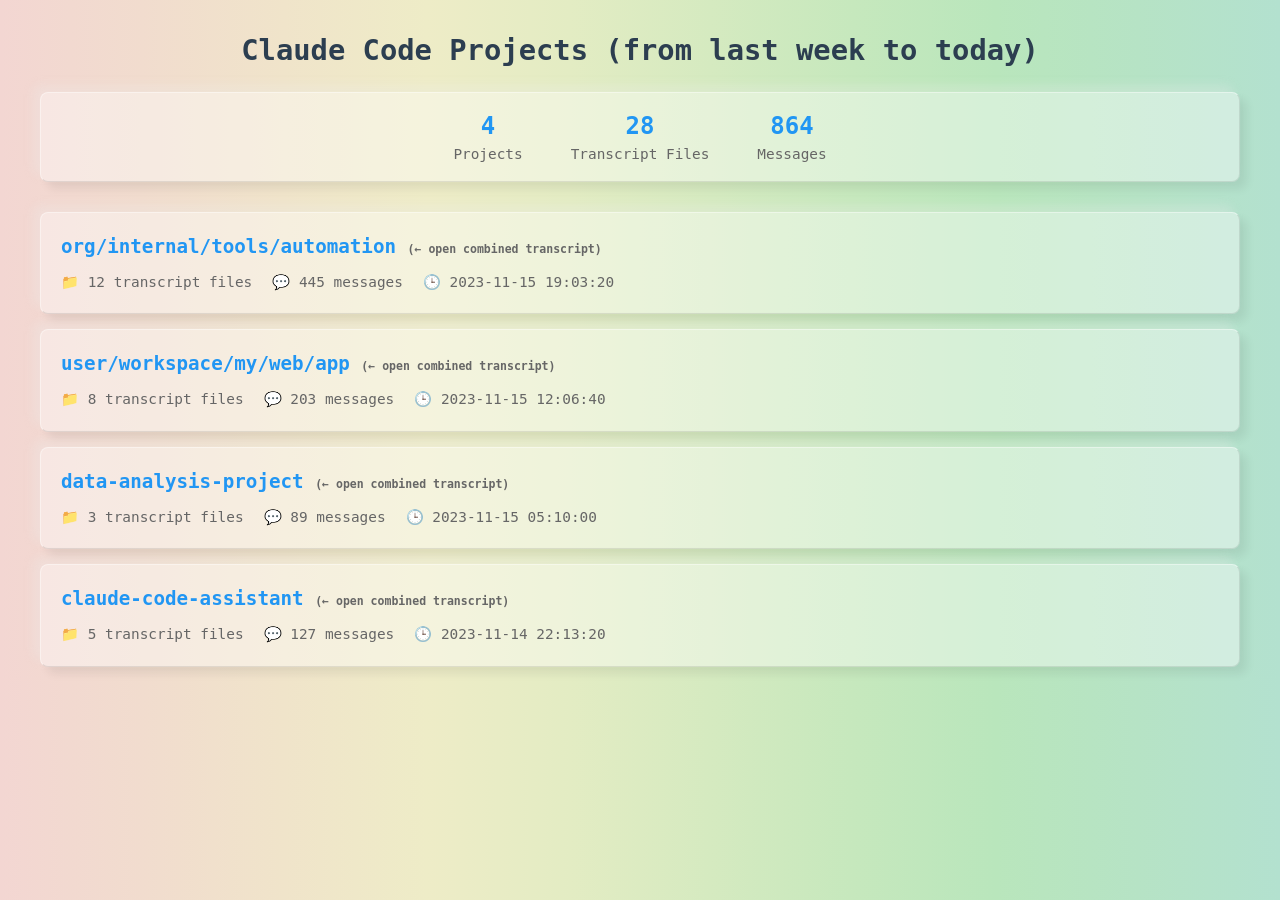
==== scripts/style_guide_output/index_style_guide.html @ 75b72000 "Make it possible to get to project selector in TUI even if pwd is a project + Github releases + fixe" ====
<!DOCTYPE html>
<!-- Generated by claude-code-log v0.4.2 -->
<html lang='en'>

<head>
    <meta charset='UTF-8'>
    <meta name='viewport' content='width=device-width, initial-scale=1.0'>
    <title>Claude Code Projects (from last week to today)</title>
    
    <style>
/* Global styles shared across all templates */
body {
    font-family: 'SF Mono', 'Monaco', 'Inconsolata', 'Fira Code', 'Droid Sans Mono', 'Source Code Pro', 'Ubuntu Mono', 'Cascadia Code', 'Menlo', 'Consolas', monospace;
    line-height: 1.5;
    max-width: 1200px;
    margin: 0 auto;
    padding: 10px;
    background: linear-gradient(90deg, #f3d6d2, #f1dcce, #f0e4ca, #eeecc7, #e3ecc3, #d5eac0, #c6e8bd, #b9e6bc, #b6e3c5, #b3e1cf);
    color: #333;
}

h1 {
    text-align: center;
    color: #2c3e50;
    margin-bottom: 20px;
    font-size: 1.8em;
}

/* Common typography */
code {
    background-color: #f5f5f5;
    padding: 2px 4px;
    border-radius: 3px;
    font-family: 'SF Mono', 'Monaco', 'Inconsolata', 'Fira Code', 'Droid Sans Mono', 'Source Code Pro', 'Ubuntu Mono', 'Cascadia Code', 'Menlo', 'Consolas', monospace;
    line-height: 1.5;
}

pre {
    background-color: #12121212;
    padding: 10px;
    border-radius: 5px;
    white-space: pre-wrap;
    word-wrap: break-word;
    word-break: break-word;
    font-family: 'SF Mono', 'Monaco', 'Inconsolata', 'Fira Code', 'Droid Sans Mono', 'Source Code Pro', 'Ubuntu Mono', 'Cascadia Code', 'Menlo', 'Consolas', monospace;
    line-height: 1.5;
}

/* Common card styling */
.card-base {
    background-color: #ffffff66;
    border-radius: 8px;
    padding: 16px;
    box-shadow: -7px -7px 10px #eeeeee44, 7px 7px 10px #00000011;
    border-left: #ffffff66 1px solid;
    border-top: #ffffff66 1px solid;
    border-bottom: #00000017 1px solid;
    border-right: #00000017 1px solid;
}

.card-base:hover {
    box-shadow: -10px -10px 15px #eeeeee66, 10px 10px 15px #00000022;
    transform: translateY(-1px);
    transition: all 0.2s ease;
}

/* Common header styling */
.header {
    font-weight: 600;
    margin-bottom: 8px;
    display: flex;
    justify-content: space-between;
    align-items: center;
    flex-wrap: wrap;
    gap: 8px;
}

/* Timestamps */
.timestamp {
    font-size: 0.85em;
    color: #666;
    font-weight: normal;
}

/* Floating action buttons */
.floating-btn {
    position: fixed;
    right: 20px;
    background-color: #e8f4fd66;
    color: #666;
    border: none;
    border-radius: 50%;
    width: 50px;
    height: 50px;
    font-size: 1.2em;
    line-height: 1;
    cursor: pointer;
    display: flex;
    align-items: center;
    justify-content: center;
    box-shadow: 2px 2px 5px rgba(0, 0, 0, 0.2);
    transition: background-color 0.3s, transform 0.2s;
    z-index: 1000;
    text-decoration: none;
}

.floating-btn:hover {
    background-color: #e8f4fdcc;
    transform: translateY(-2px);
}

.floating-btn:visited {
    color: #666;
}

/* Floating buttons positioning */
.scroll-top.floating-btn {
    bottom: 20px;
}

.toggle-details.floating-btn {
    bottom: 80px;
}

.filter-messages.floating-btn {
    bottom: 140px;
}

.timeline-toggle.floating-btn {
    bottom: 200px;
}
/* Session navigation styles */
.navigation {
    background-color: #f8f9fa66;
    border-radius: 8px;
    padding: 16px;
    margin-bottom: 24px;
    box-shadow: -7px -7px 10px #eeeeee44, 7px 7px 10px #00000011;
    border-left: #ffffff66 1px solid;
    border-top: #ffffff66 1px solid;
    border-bottom: #00000017 1px solid;
    border-right: #00000017 1px solid;
}

.navigation h2 {
    margin: 0 0 12px 0;
    font-size: 1.2em;
    color: #495057;
}

.session-nav {
    margin-top: 1em;
    display: grid;
    gap: 8px;
}

.session-link {
    padding: 8px 12px;
    background-color: #ffffff66;
    border: 1px solid #dee2e6;
    border-radius: 4px;
    text-decoration: none;
    color: #495057;
    transition: background-color 0.2s;
}

.session-link:hover {
    background-color: #ffffff99;
}

.session-link-title {
    font-weight: 600;
    font-size: 0.9em;
}

.session-link-meta {
    font-size: 0.8em;
    color: #6c757d;
    margin-top: 2px;
}

/* Project-specific session navigation */
.project-sessions {
    margin-top: 15px;
    border-top: 1px solid #dee2e6;
    padding-top: 15px;
}

.project-sessions h4 {
    margin: 0 0 10px 0;
    font-size: 0.9em;
    color: #495057;
    font-weight: 600;
}

.project-sessions .session-link {
    padding: 6px 8px;
    font-size: 0.8em;
    margin-bottom: 4px;
}

.project-sessions .session-link-title {
    font-size: 0.85em;
}

.project-sessions .session-link-meta {
    font-size: 0.75em;
}

/* Combined transcript link */
.combined-transcript-link {
    display: inline-block;
    padding: 8px 12px;
    background-color: #ffffff66;
    border: 1px solid #dee2e6;
    border-radius: 4px;
    text-decoration: none;
    color: #495057;
    font-weight: 500;
    transition: background-color 0.2s;
}

.combined-transcript-link:hover {
    background-color: #ffffff99;
    text-decoration: none;
}
/* Project card styles for index page */
.project-list {
    display: grid;
    gap: 15px;
}

.project-card {
    background-color: #ffffff66;
    border-radius: 8px;
    padding: 20px;
    box-shadow: -7px -7px 10px #eeeeee44, 7px 7px 10px #00000011;
    border-left: #ffffff66 1px solid;
    border-top: #ffffff66 1px solid;
    border-bottom: #00000017 1px solid;
    border-right: #00000017 1px solid;
}

.project-card:hover {
    box-shadow: -10px -10px 15px #eeeeee66, 10px 10px 15px #00000022;
    transform: translateY(-1px);
    transition: all 0.2s ease;
}

.project-name {
    font-size: 1.2em;
    font-weight: 600;
    margin-bottom: 10px;
    word-break: break-all;
}

.project-name a {
    text-decoration: none;
    color: #2196f3;
}

.project-name a:hover {
    text-decoration: underline;
}

.project-stats {
    color: #666;
    font-size: 0.9em;
    display: flex;
    gap: 20px;
    flex-wrap: wrap;
}

.stat {
    display: flex;
    align-items: center;
    gap: 5px;
}

/* Summary section */
.summary {
    text-align: center;
    margin-bottom: 30px;
    padding: 15px;
    background-color: #ffffff66;
    border-radius: 8px;
    box-shadow: -7px -7px 10px #eeeeee44, 7px 7px 10px #00000011;
    border-left: #ffffff66 1px solid;
    border-top: #ffffff66 1px solid;
    border-bottom: #00000017 1px solid;
    border-right: #00000017 1px solid;
}

.summary-stats {
    display: flex;
    flex-direction: column;
    align-items: center;
    gap: 15px;
}

.summary-stat {
    text-align: center;
}

.summary-stat .number {
    font-size: 1.5em;
    font-weight: 600;
    color: #2196f3;
}

.summary-stat .label {
    color: #666;
    font-size: 0.9em;
}

/* Session details styling within project cards */
.project-sessions details {
    margin-top: 15px;
}

.project-sessions details summary {
    cursor: pointer;
    color: #666;
    font-size: 1.1em;
    font-weight: 600;
    padding: 8px 0;
}

.project-sessions details summary:hover {
    color: #2196f3;
}

.project-sessions details[open] summary {
    margin-bottom: 10px;
}

        /* Session navigation overrides for better text readability */
        .project-sessions .session-link {
            font-size: 1.2em;
        }
    </style>
</head>

<body>
    <h1>Claude Code Projects (from last week to today)</h1>

    <div class='summary'>
        <div class='summary-stats'>
            <div style="display: flex; gap: 3em;">
                <div class='summary-stat'>
                    <div class='number'>4</div>
                    <div class='label'>Projects</div>
                </div>
                <div class='summary-stat'>
                    <div class='number'>28</div>
                    <div class='label'>Transcript Files</div>
                </div>
                <div class='summary-stat'>
                    <div class='number'>864</div>
                    <div class='label'>Messages</div>
                </div>
            </div>
            
            
        </div>
    </div>

    <div class='project-list'>
        
        <div class='project-card'>
            <div class='project-name'>
                <a href='-org-internal-tools-automation/combined_transcripts.html'>org/internal/tools/automation</a>
                <span style="font-size: 0.6em; color:#666;">(← open combined transcript)</span>
            </div>
            <div class='project-stats'>
                <div class='stat'>📁 12 transcript files</div>
                <div class='stat'>💬 445 messages</div>
                
                <div class='stat'>🕒 2023-11-15 19:03:20</div>
                
                
            </div>

            
        </div>
        
        <div class='project-card'>
            <div class='project-name'>
                <a href='-user-workspace-my-web-app/combined_transcripts.html'>user/workspace/my/web/app</a>
                <span style="font-size: 0.6em; color:#666;">(← open combined transcript)</span>
            </div>
            <div class='project-stats'>
                <div class='stat'>📁 8 transcript files</div>
                <div class='stat'>💬 203 messages</div>
                
                <div class='stat'>🕒 2023-11-15 12:06:40</div>
                
                
            </div>

            
        </div>
        
        <div class='project-card'>
            <div class='project-name'>
                <a href='data-analysis-project/combined_transcripts.html'>data-analysis-project</a>
                <span style="font-size: 0.6em; color:#666;">(← open combined transcript)</span>
            </div>
            <div class='project-stats'>
                <div class='stat'>📁 3 transcript files</div>
                <div class='stat'>💬 89 messages</div>
                
                <div class='stat'>🕒 2023-11-15 05:10:00</div>
                
                
            </div>

            
        </div>
        
        <div class='project-card'>
            <div class='project-name'>
                <a href='claude-code-assistant/combined_transcripts.html'>claude-code-assistant</a>
                <span style="font-size: 0.6em; color:#666;">(← open combined transcript)</span>
            </div>
            <div class='project-stats'>
                <div class='stat'>📁 5 transcript files</div>
                <div class='stat'>💬 127 messages</div>
                
                <div class='stat'>🕒 2023-11-14 22:13:20</div>
                
                
            </div>

            
        </div>
        
    </div>
</body>

</html>
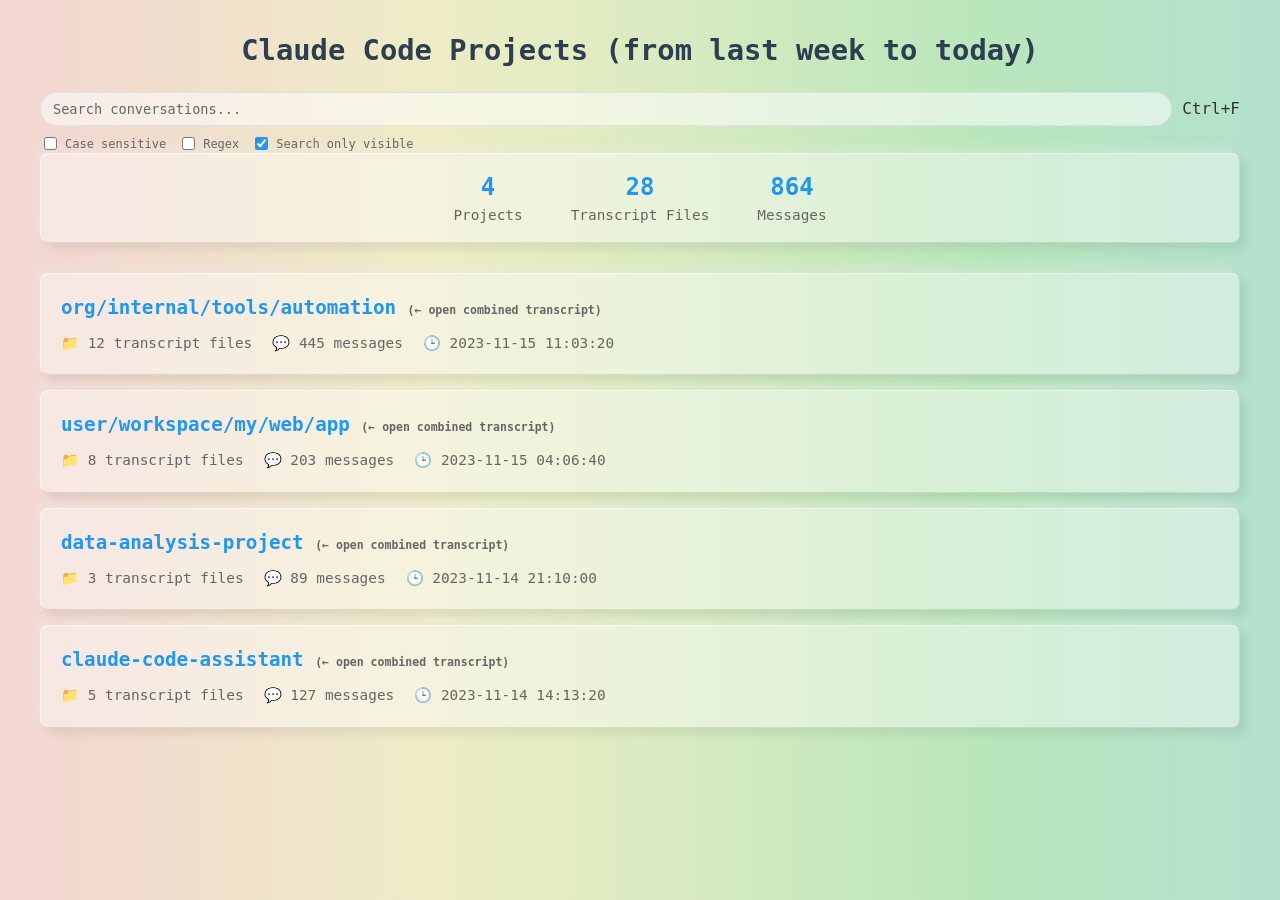
==== commit bf745c29: "fix(search): prevent Ctrl+F and close button overlap in toolbar Improve spacing and layout in the se" ====
--- a/scripts/style_guide_output/index_style_guide.html
+++ b/scripts/style_guide_output/index_style_guide.html
@@ -1,5 +1,5 @@
 <!DOCTYPE html>
-<!-- Generated by claude-code-log v0.4.2 -->
+<!-- Generated by claude-code-log v0.5.1 -->
 <html lang='en'>
 
 <head>
@@ -333,6 +333,360 @@
 .project-sessions details[open] summary {
     margin-bottom: 10px;
 }
+/* Search Bar Styles */
+.search-container {
+    position: relative;
+    width: 100%;
+}
+
+/* Inline Search for Filter Toolbar */
+.search-inline {
+    width: 100%;
+    margin-bottom: 12px;
+}
+
+/* In filter toolbar mode, search is always visible when toolbar is visible */
+.filter-toolbar:not(.visible) .search-container {
+    display: none;
+}
+
+.search-input-wrapper {
+    position: relative;
+    display: flex;
+    align-items: center;
+    gap: 10px;
+}
+
+.search-input {
+    width: 100%;
+    padding: 8px 40px 8px 12px;
+    background: #ffffff88;
+    border: 1px solid #dee2e6;
+    border-radius: 20px;
+    color: #495057;
+    font-size: 0.85em;
+    font-family: inherit;
+    transition: all 0.2s;
+}
+
+.search-input:focus {
+    outline: none;
+    border-color: #2196f3;
+    background: #ffffff99;
+    box-shadow: 0 0 0 2px rgba(33, 150, 243, 0.2);
+}
+
+.search-input::placeholder {
+    color: #666;
+}
+
+.search-clear {
+    position: absolute;
+    right: 15px;
+    background: none;
+    border: none;
+    color: #666;
+    cursor: pointer;
+    font-size: 18px;
+    padding: 5px;
+    display: none;
+    border-radius: 50%;
+    transition: all 0.2s;
+}
+
+.search-clear:hover {
+    color: #333;
+    background: #ffffff66;
+}
+
+.search-clear.visible {
+    display: block;
+}
+
+/* Search Results Counter */
+.search-results-info {
+    margin-top: 8px;
+    font-size: 12px;
+    color: #666;
+    display: none;
+}
+
+.search-results-info.visible {
+    display: flex;
+    justify-content: space-between;
+    align-items: center;
+    gap: 12px;
+}
+
+.search-navigation {
+    display: flex;
+    gap: 5px;
+    align-items: center;
+}
+
+.search-options-inline {
+    display: flex;
+    gap: 12px;
+    font-size: 0.75em;
+}
+
+.search-option-inline {
+    display: flex;
+    align-items: center;
+    gap: 4px;
+    cursor: pointer;
+    color: #666;
+}
+
+.search-option-inline:hover {
+    color: #333;
+}
+
+.search-option-inline input[type="checkbox"] {
+    cursor: pointer;
+    margin: 0;
+}
+
+.search-nav-btn {
+    background: #ffffff88;
+    border: 1px solid #dee2e6;
+    border-radius: 4px;
+    color: #333;
+    padding: 4px 8px;
+    cursor: pointer;
+    font-size: 12px;
+    transition: all 0.2s;
+}
+
+.search-nav-btn:hover:not(:disabled) {
+    background: #ffffff99;
+    border-color: #2196f3;
+    transform: translateY(-1px);
+}
+
+.search-nav-btn:disabled {
+    opacity: 0.5;
+    cursor: not-allowed;
+}
+
+/* Search Match Highlighting */
+.search-highlight {
+    background-color: #ffeb3b;
+    color: #000;
+    padding: 0 2px;
+    border-radius: 2px;
+}
+
+.search-highlight.current {
+    background-color: #ff9800;
+    color: #000;
+}
+
+/* Search Options */
+.search-options {
+    margin-top: 8px;
+    display: flex;
+    gap: 12px;
+    font-size: 0.75em;
+}
+
+.search-option {
+    display: flex;
+    align-items: center;
+    gap: 5px;
+    color: #666;
+    transition: color 0.2s;
+}
+
+.search-option input[type="checkbox"] {
+    cursor: pointer;
+    accent-color: #2196f3;
+}
+
+.search-option label {
+    cursor: pointer;
+    user-select: none;
+}
+
+.search-option:hover {
+    color: #333;
+}
+
+/* Index Page Search Results */
+.search-results-panel {
+    margin: 20px 0;
+    padding: 20px;
+    background-color: #ffffff66;
+    border-radius: 8px;
+    box-shadow: -7px -7px 10px #eeeeee44, 7px 7px 10px #00000011;
+    border-left: #ffffff66 1px solid;
+    border-top: #ffffff66 1px solid;
+    border-bottom: #00000017 1px solid;
+    border-right: #00000017 1px solid;
+    display: none;
+}
+
+.search-results-panel.visible {
+    display: block;
+}
+
+.search-results-header {
+    display: flex;
+    justify-content: space-between;
+    align-items: center;
+    margin-bottom: 15px;
+    padding-bottom: 10px;
+    border-bottom: 1px solid #dee2e6;
+}
+
+.search-results-title {
+    font-size: 16px;
+    font-weight: 600;
+    color: #2c3e50;
+}
+
+.search-close-btn {
+    background: none;
+    border: none;
+    color: #666;
+    cursor: pointer;
+    font-size: 20px;
+    padding: 5px;
+    border-radius: 50%;
+    transition: all 0.2s;
+}
+
+.search-close-btn:hover {
+    color: #333;
+    background: #ffffff66;
+}
+
+.search-result-group {
+    margin-bottom: 20px;
+}
+
+.search-result-group-title {
+    font-size: 14px;
+    font-weight: 600;
+    color: #2196f3;
+    margin-bottom: 10px;
+    display: flex;
+    align-items: center;
+    gap: 8px;
+}
+
+.search-result-count {
+    background: #ffffff88;
+    color: #666;
+    padding: 2px 8px;
+    border-radius: 12px;
+    font-size: 11px;
+    font-weight: normal;
+    border: 1px solid #dee2e6;
+}
+
+.search-result-item {
+    padding: 12px;
+    margin-bottom: 8px;
+    background-color: #ffffff88;
+    border-radius: 6px;
+    cursor: pointer;
+    transition: all 0.2s;
+    box-shadow: -3px -3px 5px #eeeeee22, 3px 3px 5px #00000008;
+    border-left: #ffffff44 1px solid;
+    border-top: #ffffff44 1px solid;
+    border-bottom: #00000012 1px solid;
+    border-right: #00000012 1px solid;
+}
+
+.search-result-item:hover {
+    background-color: #ffffff99;
+    transform: translateY(-1px);
+    box-shadow: -5px -5px 8px #eeeeee33, 5px 5px 8px #00000012;
+}
+
+.search-result-item a {
+    text-decoration: none;
+    color: inherit;
+    display: block;
+}
+
+.search-result-session {
+    font-size: 12px;
+    color: #666;
+    margin-bottom: 5px;
+    font-weight: 500;
+}
+
+.search-result-excerpt {
+    font-size: 13px;
+    color: #495057;
+    line-height: 1.4;
+}
+
+.search-result-excerpt .search-highlight {
+    font-weight: 600;
+    background-color: #ffeb3b;
+    color: #000;
+    padding: 0 2px;
+    border-radius: 2px;
+}
+
+.search-result-meta {
+    margin-top: 8px;
+    font-size: 11px;
+    color: #666;
+    display: flex;
+    gap: 15px;
+    padding-top: 5px;
+    border-top: 1px solid #dee2e611;
+}
+
+/* Removed floating search button - now integrated in filter toolbar */
+
+/* No results message */
+.search-no-results {
+    text-align: center;
+    padding: 30px;
+    color: #666;
+    font-size: 14px;
+    background-color: #ffffff44;
+    border-radius: 6px;
+    margin: 10px 0;
+}
+
+/* Loading indicator */
+.search-loading {
+    text-align: center;
+    padding: 20px;
+    color: #666;
+    background-color: #ffffff44;
+    border-radius: 6px;
+}
+
+.search-loading::after {
+    content: '...';
+    animation: dots 1.5s infinite;
+}
+
+@keyframes dots {
+    0%, 20% { content: '.'; }
+    40% { content: '..'; }
+    60%, 100% { content: '...'; }
+}
+
+/* Keyboard shortcut hint */
+
+/* Responsive adjustments */
+@media (max-width: 768px) {
+    .search-input {
+        font-size: 0.8em;
+    }
+
+    .search-options {
+        font-size: 0.7em;
+    }
+}
 
         /* Session navigation overrides for better text readability */
         .project-sessions .session-link {
@@ -343,6 +697,753 @@
 
 <body>
     <h1>Claude Code Projects (from last week to today)</h1>
+
+    <!-- Search Component -->
+    <!-- Search Component -->
+
+<!-- Full search component for index page -->
+<div id="searchContainer" class="search-container">
+    <div class="search-input-wrapper">
+        <input type="text"
+               id="searchInput"
+               class="search-input"
+               placeholder="Search conversations..."
+               autocomplete="off">
+        <span class="search-hint">Ctrl+F</span>
+        <button id="searchClear" class="search-clear" title="Clear search">✕</button>
+    </div>
+
+    <div id="searchResultsInfo" class="search-results-info">
+        <div class="search-navigation">
+            <span id="searchResultCount">No results</span>
+            <button id="searchPrev" class="search-nav-btn" disabled title="Previous match (Shift+F3)">↑</button>
+            <button id="searchNext" class="search-nav-btn" disabled title="Next match (F3)">↓</button>
+        </div>
+    </div>
+
+    <div class="search-options">
+        <div class="search-option">
+            <input type="checkbox" id="searchCaseSensitive">
+            <label for="searchCaseSensitive">Case sensitive</label>
+        </div>
+        <div class="search-option">
+            <input type="checkbox" id="searchRegex">
+            <label for="searchRegex">Regex</label>
+        </div>
+        <div class="search-option">
+            <input type="checkbox" id="searchInFiltered" checked>
+            <label for="searchInFiltered">Search only visible</label>
+        </div>
+    </div>
+</div>
+
+<!-- Search Results Panel (for index page) -->
+<div id="searchResultsPanel" class="search-results-panel">
+    <div class="search-results-header">
+        <span class="search-results-title">Search Results</span>
+        <button id="searchResultsClose" class="search-close-btn" title="Close">✕</button>
+    </div>
+    <div id="searchResultsContent">
+        <!-- Results will be dynamically inserted here -->
+    </div>
+</div>
+
+
+<script>
+(function() {
+    // Search state
+    let searchState = {
+        query: '',
+        caseSensitive: false,
+        useRegex: false,
+        searchInFiltered: true,
+        currentMatchIndex: 0,
+        matches: [],
+        searchIndex: null,
+        isIndexPage: window.location.pathname.includes('index.html') || 
+                      window.location.pathname.endsWith('projects/') ||
+                      (!window.location.pathname.includes('.html') && window.location.pathname.endsWith('/'))
+    };
+
+    // DOM elements
+    const searchContainer = document.getElementById('searchContainer');
+    const searchInput = document.getElementById('searchInput');
+    const searchClear = document.getElementById('searchClear');
+    const searchResultsInfo = document.getElementById('searchResultsInfo');
+    const searchResultCount = document.getElementById('searchResultCount');
+    const searchPrev = document.getElementById('searchPrev');
+    const searchNext = document.getElementById('searchNext');
+    const searchCaseSensitive = document.getElementById('searchCaseSensitive');
+    const searchRegex = document.getElementById('searchRegex');
+    const searchInFiltered = document.getElementById('searchInFiltered');
+    const searchResultsPanel = document.getElementById('searchResultsPanel');
+    const searchResultsContent = document.getElementById('searchResultsContent');
+    const searchResultsClose = document.getElementById('searchResultsClose');
+
+    // Initialize search
+    function initSearch() {
+        // Build search index from page content
+        buildSearchIndex();
+
+        // Restore previous search state from localStorage
+        restoreSearchState();
+
+        // Set up event listeners
+        setupEventListeners();
+    }
+
+    // Build search index from current page
+    function buildSearchIndex() {
+        searchState.searchIndex = [];
+        
+        if (searchState.isIndexPage) {
+            // Index page: index projects with individual sessions
+            document.querySelectorAll('.project-card').forEach(card => {
+                const projectName = card.querySelector('.project-name a')?.textContent || '';
+                const projectStats = card.querySelector('.project-stats')?.textContent || '';
+                const projectLink = card.querySelector('.project-name a')?.getAttribute('href') || '';
+                
+                // Index the project itself
+                searchState.searchIndex.push({
+                    type: 'project',
+                    name: projectName,
+                    stats: projectStats,
+                    element: card,
+                    link: projectLink,
+                    searchText: `${projectName} ${projectStats}`.toLowerCase(),
+                    originalText: `${projectName} ${projectStats}`
+                });
+                
+                // Index individual sessions within the project
+                card.querySelectorAll('.session-link').forEach(link => {
+                    const sessionText = link.textContent || '';
+                    const sessionHref = link.getAttribute('href') || '';
+                    const sessionPreview = link.querySelector('.session-preview')?.textContent?.trim() || '';
+                    const sessionMeta = link.querySelector('.session-link-meta')?.textContent || '';
+                    
+                    searchState.searchIndex.push({
+                        type: 'session',
+                        projectName: projectName,
+                        sessionText: sessionText,
+                        sessionPreview: sessionPreview,
+                        sessionMeta: sessionMeta,
+                        element: card,
+                        link: sessionHref,
+                        searchText: `${projectName} ${sessionText} ${sessionPreview} ${sessionMeta}`.toLowerCase(),
+                        originalText: `${sessionText} ${sessionPreview}`
+                    });
+                });
+            });
+        } else {
+            // Transcript page: index messages
+            document.querySelectorAll('.message:not(.session-header)').forEach(message => {
+                const header = message.querySelector('.header span')?.textContent || '';
+                const content = message.querySelector('.content')?.textContent || '';
+                const timestamp = message.querySelector('.timestamp')?.textContent || '';
+                const sessionId = findSessionForMessage(message);
+                
+                searchState.searchIndex.push({
+                    type: 'message',
+                    header: header,
+                    content: content,
+                    timestamp: timestamp,
+                    sessionId: sessionId,
+                    element: message,
+                    searchText: `${header} ${content}`.toLowerCase(),
+                    originalText: `${header} ${content}`
+                });
+            });
+        }
+    }
+
+    // Find session ID for a message
+    function findSessionForMessage(messageElement) {
+        let prev = messageElement.previousElementSibling;
+        while (prev) {
+            if (prev.classList.contains('session-header')) {
+                return prev.id.replace('session-', '');
+            }
+            prev = prev.previousElementSibling;
+        }
+        return null;
+    }
+
+    // Create excerpt with context around matches
+    function createExcerpt(text, query, contextLength = 50) {
+        if (!text || !query) return '';
+        
+        // Create search pattern
+        let pattern;
+        try {
+            if (searchState.useRegex) {
+                pattern = new RegExp(query, searchState.caseSensitive ? 'g' : 'gi');
+            } else {
+                const escapedQuery = query.replace(/[.*+?^${}()|[\]\\]/g, '\\$&');
+                pattern = new RegExp(escapedQuery, searchState.caseSensitive ? 'g' : 'gi');
+            }
+        } catch (e) {
+            return text.substring(0, 100) + (text.length > 100 ? '...' : '');
+        }
+
+        const matches = [...text.matchAll(pattern)];
+        if (matches.length === 0) {
+            return text.substring(0, 100) + (text.length > 100 ? '...' : '');
+        }
+
+        // Collect all excerpts with context
+        const excerpts = [];
+        const processedRanges = [];
+
+        matches.forEach(match => {
+            const start = Math.max(0, match.index - contextLength);
+            const end = Math.min(text.length, match.index + match[0].length + contextLength);
+            
+            // Check for overlap with existing ranges
+            const overlaps = processedRanges.find(range => 
+                (start >= range.start && start <= range.end) ||
+                (end >= range.start && end <= range.end) ||
+                (start <= range.start && end >= range.end)
+            );
+
+            if (overlaps) {
+                // Extend the existing range
+                overlaps.start = Math.min(overlaps.start, start);
+                overlaps.end = Math.max(overlaps.end, end);
+            } else {
+                processedRanges.push({ start, end });
+            }
+        });
+
+        // Sort by start position and create excerpts
+        processedRanges.sort((a, b) => a.start - b.start);
+        
+        processedRanges.forEach(range => {
+            let excerpt = text.substring(range.start, range.end);
+            
+            // Add ellipsis if needed
+            if (range.start > 0) excerpt = '...' + excerpt;
+            if (range.end < text.length) excerpt = excerpt + '...';
+            
+            excerpts.push(excerpt);
+        });
+
+        return excerpts.join(' ');
+    }
+
+    // Count actual matches in text
+    function countMatches(text, query) {
+        if (!text || !query) return 0;
+        
+        try {
+            let pattern;
+            if (searchState.useRegex) {
+                pattern = new RegExp(query, searchState.caseSensitive ? 'g' : 'gi');
+            } else {
+                const escapedQuery = query.replace(/[.*+?^${}()|[\]\\]/g, '\\$&');
+                pattern = new RegExp(escapedQuery, searchState.caseSensitive ? 'g' : 'gi');
+            }
+            
+            const matches = text.match(pattern);
+            return matches ? matches.length : 0;
+        } catch (e) {
+            return 0;
+        }
+    }
+
+    // Setup event listeners
+    function setupEventListeners() {
+        // Search input
+        let searchTimeout;
+        searchInput.addEventListener('input', (e) => {
+            clearTimeout(searchTimeout);
+            searchTimeout = setTimeout(() => performSearch(e.target.value), 300);
+        });
+
+        // Clear button
+        searchClear.addEventListener('click', clearSearch);
+
+        // Search options
+        searchCaseSensitive.addEventListener('change', () => {
+            searchState.caseSensitive = searchCaseSensitive.checked;
+            if (searchState.query) performSearch(searchState.query);
+        });
+
+        searchRegex.addEventListener('change', () => {
+            searchState.useRegex = searchRegex.checked;
+            if (searchState.query) performSearch(searchState.query);
+        });
+
+        searchInFiltered.addEventListener('change', () => {
+            searchState.searchInFiltered = searchInFiltered.checked;
+            if (searchState.query) performSearch(searchState.query);
+        });
+
+        // Navigation buttons
+        searchPrev.addEventListener('click', () => navigateMatch(-1));
+        searchNext.addEventListener('click', () => navigateMatch(1));
+
+        // Close results panel
+        if (searchResultsClose) {
+            searchResultsClose.addEventListener('click', () => {
+                searchResultsPanel.classList.remove('visible');
+            });
+        }
+
+        // Keyboard shortcuts
+        document.addEventListener('keydown', handleKeyboardShortcuts);
+    }
+
+    // Perform search
+    let isSearching = false;
+    function performSearch(query) {
+        // Prevent concurrent searches
+        if (isSearching) return;
+        isSearching = true;
+
+        searchState.query = query;
+        searchClear.classList.toggle('visible', query.length > 0);
+        
+        // Clear previous highlights
+        clearHighlights();
+        
+        if (!query) {
+            searchState.matches = [];
+            updateSearchUI();
+            if (searchState.isIndexPage && searchResultsPanel) {
+                searchResultsPanel.classList.remove('visible');
+            }
+            isSearching = false;
+            return;
+        }
+
+        // Save search state
+        saveSearchState();
+        
+        // Create search pattern
+        let searchPattern;
+        try {
+            if (searchState.useRegex) {
+                searchPattern = new RegExp(query, searchState.caseSensitive ? 'g' : 'gi');
+            } else {
+                const escapedQuery = query.replace(/[.*+?^${}()|[\]\\]/g, '\\$&');
+                searchPattern = new RegExp(escapedQuery, searchState.caseSensitive ? 'g' : 'gi');
+            }
+        } catch (e) {
+            // Invalid regex
+            searchState.matches = [];
+            updateSearchUI();
+            isSearching = false;
+            return;
+        }
+
+        // Search through index
+        searchState.matches = [];
+        let totalMatchCount = 0;
+        
+        searchState.searchIndex.forEach(item => {
+            // Check if element is visible (for transcript pages with filters)
+            if (!searchState.isIndexPage && searchState.searchInFiltered) {
+                if (item.element.classList.contains('filtered-hidden')) {
+                    return;
+                }
+            }
+
+            const searchText = searchState.caseSensitive ? item.searchText : item.searchText.toLowerCase();
+            const searchQuery = searchState.caseSensitive ? query : query.toLowerCase();
+            
+            if (searchState.useRegex ? searchPattern.test(searchText) : searchText.includes(searchQuery)) {
+                // Count actual matches in this item
+                const matchCount = countMatches(item.originalText || item.searchText, query);
+                totalMatchCount += matchCount;
+                
+                // Add match count and excerpt to the item
+                const matchItem = {
+                    ...item,
+                    matchCount: matchCount,
+                    excerpt: createExcerpt(item.originalText || item.searchText, query)
+                };
+                
+                searchState.matches.push(matchItem);
+                
+                // Highlight matches in the element
+                if (!searchState.isIndexPage) {
+                    highlightInElement(item.element, searchPattern);
+                }
+            }
+        });
+        
+        searchState.totalMatchCount = totalMatchCount;
+
+        searchState.currentMatchIndex = searchState.matches.length > 0 ? 0 : -1;
+        updateSearchUI();
+        
+        // Show results panel for index page
+        if (searchState.isIndexPage && searchResultsPanel) {
+            displayIndexSearchResults();
+        }
+        
+        // Navigate to first match
+        if (searchState.matches.length > 0 && !searchState.isIndexPage) {
+            navigateToMatch(0);
+        }
+
+        // Reset searching flag
+        isSearching = false;
+    }
+
+    // Highlight text in element
+    function highlightInElement(element, pattern) {
+        const walker = document.createTreeWalker(
+            element,
+            NodeFilter.SHOW_TEXT,
+            null,
+            false
+        );
+
+        const textNodes = [];
+        let node;
+        while (node = walker.nextNode()) {
+            if (node.nodeValue.trim()) {
+                textNodes.push(node);
+            }
+        }
+
+        textNodes.forEach(textNode => {
+            const text = textNode.nodeValue;
+            const matches = [...text.matchAll(pattern)];
+            
+            if (matches.length > 0) {
+                const fragment = document.createDocumentFragment();
+                let lastIndex = 0;
+                
+                matches.forEach(match => {
+                    // Add text before match
+                    if (match.index > lastIndex) {
+                        fragment.appendChild(
+                            document.createTextNode(text.substring(lastIndex, match.index))
+                        );
+                    }
+                    
+                    // Add highlighted match
+                    const span = document.createElement('span');
+                    span.className = 'search-highlight';
+                    span.textContent = match[0];
+                    fragment.appendChild(span);
+                    
+                    lastIndex = match.index + match[0].length;
+                });
+                
+                // Add remaining text
+                if (lastIndex < text.length) {
+                    fragment.appendChild(
+                        document.createTextNode(text.substring(lastIndex))
+                    );
+                }
+                
+                textNode.parentNode.replaceChild(fragment, textNode);
+            }
+        });
+    }
+
+    // Clear all highlights
+    function clearHighlights() {
+        document.querySelectorAll('.search-highlight').forEach(highlight => {
+            const parent = highlight.parentNode;
+            parent.replaceChild(document.createTextNode(highlight.textContent), highlight);
+            parent.normalize();
+        });
+    }
+
+    // Navigate between matches
+    function navigateMatch(direction) {
+        if (searchState.matches.length === 0) return;
+        
+        searchState.currentMatchIndex += direction;
+        
+        if (searchState.currentMatchIndex < 0) {
+            searchState.currentMatchIndex = searchState.matches.length - 1;
+        } else if (searchState.currentMatchIndex >= searchState.matches.length) {
+            searchState.currentMatchIndex = 0;
+        }
+        
+        navigateToMatch(searchState.currentMatchIndex);
+    }
+
+    // Navigate to specific match
+    function navigateToMatch(index) {
+        if (index < 0 || index >= searchState.matches.length) return;
+        
+        // Update current highlight
+        document.querySelectorAll('.search-highlight.current').forEach(el => {
+            el.classList.remove('current');
+        });
+        
+        const match = searchState.matches[index];
+        const highlights = match.element.querySelectorAll('.search-highlight');
+        if (highlights.length > 0) {
+            highlights[0].classList.add('current');
+            highlights[0].scrollIntoView({ behavior: 'smooth', block: 'center' });
+        } else {
+            match.element.scrollIntoView({ behavior: 'smooth', block: 'center' });
+        }
+        
+        updateSearchUI();
+    }
+
+    // Display search results for index page
+    function displayIndexSearchResults() {
+        if (!searchResultsPanel || !searchResultsContent) return;
+        
+        searchResultsPanel.classList.add('visible');
+        
+        if (searchState.matches.length === 0) {
+            searchResultsContent.innerHTML = '<div class="search-no-results">No results found</div>';
+            return;
+        }
+        
+        // Group results by project and type
+        const groupedResults = {};
+        searchState.matches.forEach(match => {
+            const key = match.projectName || match.name || 'Unknown';
+            if (!groupedResults[key]) {
+                groupedResults[key] = { projects: [], sessions: [] };
+            }
+            
+            if (match.type === 'project') {
+                groupedResults[key].projects.push(match);
+            } else if (match.type === 'session') {
+                groupedResults[key].sessions.push(match);
+            }
+        });
+        
+        let html = '';
+        Object.entries(groupedResults).forEach(([projectName, groups]) => {
+            const totalMatches = [...groups.projects, ...groups.sessions];
+            const totalMatchCount = totalMatches.reduce((sum, match) => sum + match.matchCount, 0);
+            
+            html += `
+                <div class="search-result-group">
+                    <div class="search-result-group-title">
+                        ${projectName}
+                        <span class="search-result-count">${totalMatchCount} matches in ${totalMatches.length} items</span>
+                    </div>
+            `;
+            
+            // Show project matches first
+            groups.projects.forEach(match => {
+                html += `
+                    <div class="search-result-item">
+                        <a href="${match.link}">
+                            <div class="search-result-session">📁 Project Overview</div>
+                            <div class="search-result-excerpt">
+                                ${highlightText(match.excerpt, searchState.query)}
+                            </div>
+                            <div class="search-result-meta">
+                                <span>${match.matchCount} matches</span>
+                                <span>${match.stats}</span>
+                            </div>
+                        </a>
+                    </div>
+                `;
+            });
+            
+            // Show session matches
+            groups.sessions.forEach(match => {
+                const sessionId = match.link.split('/').pop().replace('session-', '').replace('.html', '').substring(0, 8);
+                html += `
+                    <div class="search-result-item">
+                        <a href="${match.link}">
+                            <div class="search-result-session">💬 Session ${sessionId}</div>
+                            <div class="search-result-excerpt">
+                                ${highlightText(match.excerpt, searchState.query)}
+                            </div>
+                            <div class="search-result-meta">
+                                <span>${match.matchCount} matches</span>
+                                <span>${match.sessionMeta}</span>
+                            </div>
+                        </a>
+                    </div>
+                `;
+            });
+            
+            html += '</div>';
+        });
+        
+        searchResultsContent.innerHTML = html;
+    }
+
+    // Highlight text in search results
+    function highlightText(text, query) {
+        if (!query) return text;
+        
+        const pattern = searchState.useRegex ? 
+            new RegExp(query, searchState.caseSensitive ? 'g' : 'gi') :
+            new RegExp(query.replace(/[.*+?^${}()|[\]\\]/g, '\\$&'), searchState.caseSensitive ? 'g' : 'gi');
+        
+        return text.replace(pattern, match => `<span class="search-highlight">${match}</span>`);
+    }
+
+    // Update search UI
+    function updateSearchUI() {
+        const hasMatches = searchState.matches.length > 0;
+        
+        searchResultsInfo.classList.toggle('visible', hasMatches);
+        searchPrev.disabled = !hasMatches;
+        searchNext.disabled = !hasMatches;
+        
+        if (hasMatches) {
+            if (searchState.isIndexPage) {
+                const totalMatches = searchState.totalMatchCount || searchState.matches.length;
+                const conversationCount = searchState.matches.length;
+                if (totalMatches > conversationCount) {
+                    searchResultCount.textContent = `${totalMatches} matches in ${conversationCount} conversations`;
+                } else {
+                    searchResultCount.textContent = `${conversationCount} matches`;
+                }
+            } else {
+                searchResultCount.textContent = `${searchState.currentMatchIndex + 1} of ${searchState.matches.length} matches`;
+            }
+        } else if (searchState.query) {
+            searchResultCount.textContent = 'No matches';
+        } else {
+            searchResultCount.textContent = 'No results';
+        }
+    }
+
+    // Clear search
+    function clearSearch() {
+        searchInput.value = '';
+        searchState.query = '';
+        searchState.matches = [];
+        searchState.currentMatchIndex = 0;
+        searchClear.classList.remove('visible');
+        clearHighlights();
+        updateSearchUI();
+        
+        if (searchState.isIndexPage && searchResultsPanel) {
+            searchResultsPanel.classList.remove('visible');
+        }
+        
+        saveSearchState();
+    }
+
+
+    // Handle keyboard shortcuts
+    function handleKeyboardShortcuts(e) {
+        // Ctrl+F or Cmd+F
+        if ((e.ctrlKey || e.metaKey) && e.key === 'f') {
+            e.preventDefault();
+            // Open filter toolbar if not visible
+            const filterToolbar = document.querySelector('.filter-toolbar');
+            if (!filterToolbar.classList.contains('visible')) {
+                // Trigger filter button click to show toolbar
+                const filterButton = document.getElementById('filterMessages');
+                if (filterButton) filterButton.click();
+            }
+            searchInput.focus();
+            searchInput.select();
+        }
+
+        // F3 - Next match
+        if (e.key === 'F3') {
+            e.preventDefault();
+            if (e.shiftKey) {
+                navigateMatch(-1);
+            } else {
+                navigateMatch(1);
+            }
+        }
+
+        // Escape - Close search results panel on index page
+        if (e.key === 'Escape') {
+            if (searchState.isIndexPage && searchResultsPanel && searchResultsPanel.classList.contains('visible')) {
+                searchResultsPanel.classList.remove('visible');
+            }
+        }
+        
+        // Enter - Next match when search input is focused
+        if (e.key === 'Enter' && document.activeElement === searchInput) {
+            e.preventDefault();
+            if (e.shiftKey) {
+                navigateMatch(-1);
+            } else {
+                navigateMatch(1);
+            }
+        }
+    }
+
+    // Save search state to localStorage
+    function saveSearchState() {
+        const state = {
+            query: searchState.query,
+            caseSensitive: searchState.caseSensitive,
+            useRegex: searchState.useRegex,
+            searchInFiltered: searchState.searchInFiltered
+        };
+        localStorage.setItem('claudeLogSearchState', JSON.stringify(state));
+    }
+
+    // Restore search state from localStorage
+    function restoreSearchState() {
+        const saved = localStorage.getItem('claudeLogSearchState');
+        if (saved) {
+            try {
+                const state = JSON.parse(saved);
+                searchState.caseSensitive = state.caseSensitive || false;
+                searchState.useRegex = state.useRegex || false;
+                searchState.searchInFiltered = state.searchInFiltered !== false;
+                
+                // Update UI
+                searchCaseSensitive.checked = searchState.caseSensitive;
+                searchRegex.checked = searchState.useRegex;
+                searchInFiltered.checked = searchState.searchInFiltered;
+            } catch (e) {
+                console.error('Failed to restore search state:', e);
+            }
+        }
+    }
+
+    // Re-index when filters change (for transcript pages)
+    if (!searchState.isIndexPage) {
+        // Listen for filter changes
+        let isUpdatingFilters = false;
+        const observer = new MutationObserver((mutations) => {
+            // Only react to filtered-hidden class changes, not search highlights
+            const hasFilterChange = mutations.some(mutation => {
+                if (mutation.type === 'attributes' && mutation.attributeName === 'class') {
+                    const target = mutation.target;
+                    // Check if this is a message element getting filtered
+                    return target.classList && target.classList.contains('message');
+                }
+                return false;
+            });
+
+            if (hasFilterChange && !isUpdatingFilters && searchState.query && searchState.searchInFiltered) {
+                isUpdatingFilters = true;
+                setTimeout(() => {
+                    buildSearchIndex();
+                    performSearch(searchState.query);
+                    isUpdatingFilters = false;
+                }, 100);
+            }
+        });
+
+        // Observe changes to filtered-hidden class
+        observer.observe(document.body, {
+            attributes: true,
+            attributeFilter: ['class'],
+            subtree: true
+        });
+    }
+
+    // Initialize when DOM is ready
+    if (document.readyState === 'loading') {
+        document.addEventListener('DOMContentLoaded', initSearch);
+    } else {
+        initSearch();
+    }
+})();
+</script>
 
     <div class='summary'>
         <div class='summary-stats'>
@@ -376,7 +1477,7 @@
                 <div class='stat'>📁 12 transcript files</div>
                 <div class='stat'>💬 445 messages</div>
                 
-                <div class='stat'>🕒 2023-11-15 19:03:20</div>
+                <div class='stat'>🕒 2023-11-15 11:03:20</div>
                 
                 
             </div>
@@ -393,7 +1494,7 @@
                 <div class='stat'>📁 8 transcript files</div>
                 <div class='stat'>💬 203 messages</div>
                 
-                <div class='stat'>🕒 2023-11-15 12:06:40</div>
+                <div class='stat'>🕒 2023-11-15 04:06:40</div>
                 
                 
             </div>
@@ -410,7 +1511,7 @@
                 <div class='stat'>📁 3 transcript files</div>
                 <div class='stat'>💬 89 messages</div>
                 
-                <div class='stat'>🕒 2023-11-15 05:10:00</div>
+                <div class='stat'>🕒 2023-11-14 21:10:00</div>
                 
                 
             </div>
@@ -427,7 +1528,7 @@
                 <div class='stat'>📁 5 transcript files</div>
                 <div class='stat'>💬 127 messages</div>
                 
-                <div class='stat'>🕒 2023-11-14 22:13:20</div>
+                <div class='stat'>🕒 2023-11-14 14:13:20</div>
                 
                 
             </div>
@@ -436,6 +1537,125 @@
         </div>
         
     </div>
+
+    <script>
+        document.addEventListener('DOMContentLoaded', function () {
+            // Convert timestamps to user's timezone
+// This function can be called directly or will auto-run on DOMContentLoaded if included standalone
+(function() {
+    function convertTimestampsToLocalTimezone() {
+        const timestampElements = Array.from(document.querySelectorAll('.timestamp[data-timestamp]'));
+
+        if (timestampElements.length === 0) return;
+
+        const userTimezone = Intl.DateTimeFormat().resolvedOptions().timeZone;
+
+        const localFormatter = new Intl.DateTimeFormat(undefined, {
+            year: 'numeric',
+            month: '2-digit',
+            day: '2-digit',
+            hour: '2-digit',
+            minute: '2-digit',
+            second: '2-digit',
+            hour12: false,
+            timeZone: userTimezone
+        });
+
+        const utcFormatter = new Intl.DateTimeFormat(undefined, {
+            year: 'numeric',
+            month: '2-digit',
+            day: '2-digit',
+            hour: '2-digit',
+            minute: '2-digit',
+            second: '2-digit',
+            hour12: false,
+            timeZone: 'UTC'
+        });
+
+        const tzNameFormatter = new Intl.DateTimeFormat('en', {
+            timeZoneName: 'short',
+            timeZone: userTimezone
+        });
+
+        // Process timestamps in batches to keep page responsive
+        const batchSize = 25;
+        const scheduleWork = window.requestIdleCallback || function(cb) { setTimeout(cb, 16); };
+
+        function processBatch(startIndex) {
+            const endIndex = Math.min(startIndex + batchSize, timestampElements.length);
+
+            for (let i = startIndex; i < endIndex; i++) {
+                const element = timestampElements[i];
+                const rawTimestamp = element.getAttribute('data-timestamp');
+                const rawTimestampEnd = element.getAttribute('data-timestamp-end');
+
+                if (!rawTimestamp) continue;
+
+                try {
+                    // Parse the ISO timestamp
+                    const date = new Date(rawTimestamp);
+                    if (isNaN(date.getTime())) continue; // Invalid date
+
+                    const localTime = localFormatter.format(date).replace(/, /g, ' ');
+                    const utcTime = utcFormatter.format(date).replace(/, /g, ' ');
+
+                    // Get timezone abbreviation (reuse formatter)
+                    const timezoneName = tzNameFormatter.formatToParts(date).find(part => part.type === 'timeZoneName')?.value || userTimezone;
+
+                    // Handle time ranges (earliest to latest)
+                    if (rawTimestampEnd) {
+                        const dateEnd = new Date(rawTimestampEnd);
+                        if (!isNaN(dateEnd.getTime())) {
+                            const localTimeEnd = localFormatter.format(dateEnd).replace(/, /g, ' ');
+                            const utcTimeEnd = utcFormatter.format(dateEnd).replace(/, /g, ' ');
+
+                            // Update the element with range
+                            if (localTime !== utcTime || localTimeEnd !== utcTimeEnd) {
+                                element.innerHTML = localTime + ' to ' + localTimeEnd + ' <span style="color: #888; font-size: 0.9em;">(' + timezoneName + ')</span>';
+                                element.title = 'UTC: ' + utcTime + ' to ' + utcTimeEnd + ' | Local: ' + localTime + ' to ' + localTimeEnd + ' (' + timezoneName + ')';
+                            } else {
+                                // If they're the same (user is in UTC), just show UTC
+                                element.innerHTML = utcTime + ' to ' + utcTimeEnd + ' <span style="color: #888; font-size: 0.9em;">(UTC)</span>';
+                                element.title = 'UTC: ' + utcTime + ' to ' + utcTimeEnd;
+                            }
+                        }
+                    } else {
+                        // Single timestamp
+                        if (localTime !== utcTime) {
+                            element.innerHTML = localTime + ' <span style="color: #888; font-size: 0.9em;">(' + timezoneName + ')</span>';
+                            element.title = 'UTC: ' + utcTime + ' | Local: ' + localTime + ' (' + timezoneName + ')';
+                        } else {
+                            // If they're the same (user is in UTC), just show UTC
+                            element.innerHTML = utcTime + ' <span style="color: #888; font-size: 0.9em;">(UTC)</span>';
+                            element.title = 'UTC: ' + utcTime;
+                        }
+                    }
+
+                } catch (error) {
+                    // If conversion fails, leave the original timestamp
+                    console.warn('Failed to convert timestamp:', rawTimestamp, error);
+                }
+            }
+
+            // Schedule next batch if there are more timestamps
+            if (endIndex < timestampElements.length) {
+                scheduleWork(function() {
+                    processBatch(endIndex);
+                });
+            }
+        }
+
+        // Start processing the first batch
+        scheduleWork(function() {
+            processBatch(0);
+        });
+    }
+
+    // Execute immediately - assumes this is included within a DOMContentLoaded handler
+    convertTimestampsToLocalTimezone();
+})();
+        });
+    </script>
 </body>
 
 </html>
